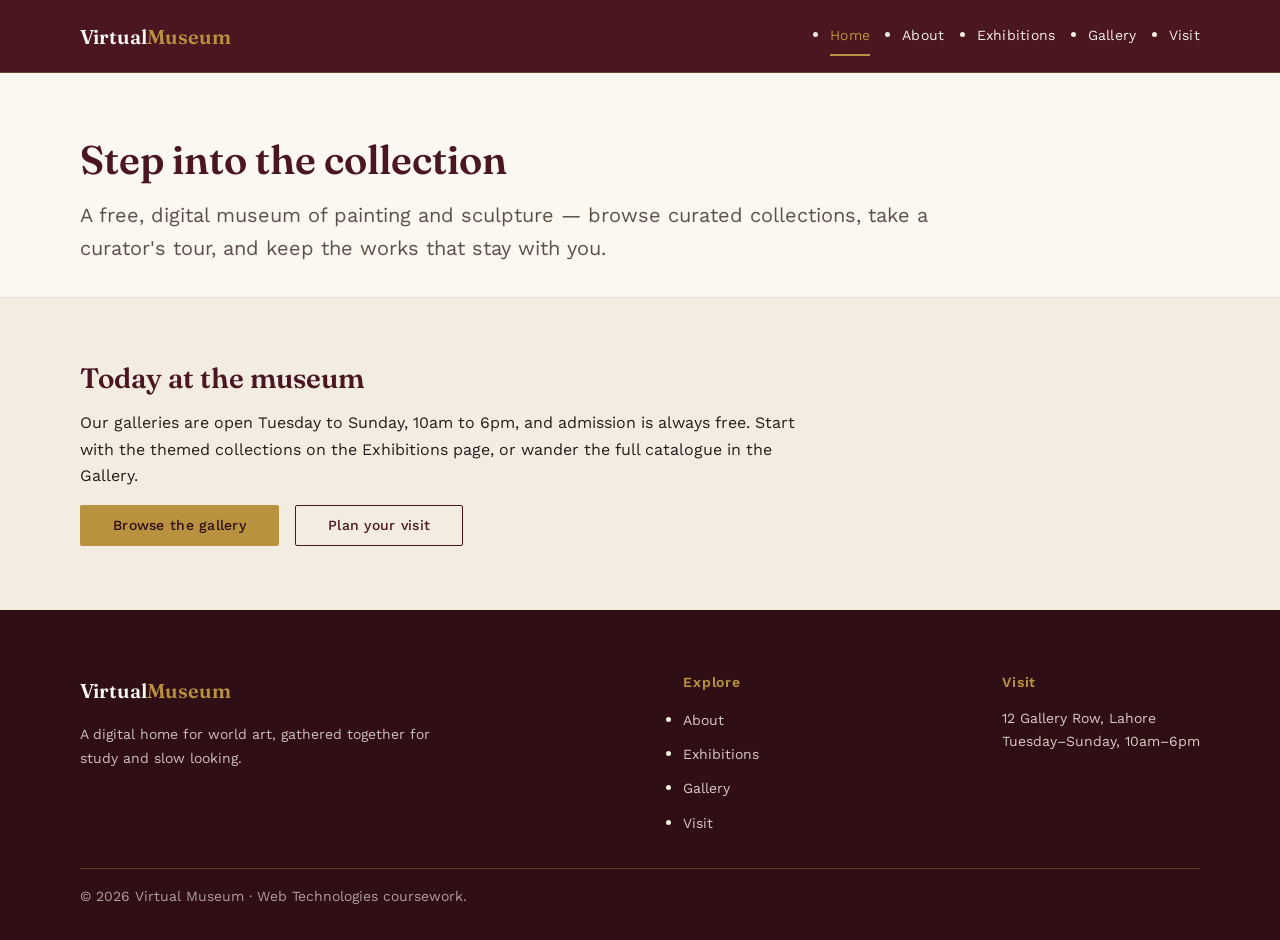
==== index.html @ e1af06bc "feat: implement responsive navigation and base site layout" ====
﻿<!DOCTYPE html>
<html lang="en">
<head>
  <meta charset="UTF-8" />
  <meta name="viewport" content="width=device-width, initial-scale=1.0" />
  <title>Virtual Museum — Home</title>
  <meta
    name="description"
    content="A free digital museum of painting and sculpture. Browse curated collections, take a curator's tour, and save the works you love."
  />
  <link rel="preconnect" href="https://fonts.googleapis.com" />
  <link rel="preconnect" href="https://fonts.gstatic.com" crossorigin />
  <link
    href="https://fonts.googleapis.com/css2?family=Fraunces:opsz,wght@9..144,400;9..144,600;9..144,700&family=Work+Sans:wght@400;500;600&display=swap"
    rel="stylesheet"
  />
  <link rel="stylesheet" href="css/style.css" />
  <link rel="stylesheet" href="css/responsive.css" />
</head>
<body>
  <!-- Shared header / navigation (Feature 1). Reused verbatim on every page. -->
  <header class="site-header">
    <div class="container header-inner">
      <a class="logo" href="index.html">Virtual<span>Museum</span></a>

      <button
        class="nav-toggle"
        type="button"
        aria-label="Toggle navigation menu"
        aria-expanded="false"
        aria-controls="primary-nav"
      >
        <span class="nav-toggle-bar"></span>
        <span class="nav-toggle-bar"></span>
        <span class="nav-toggle-bar"></span>
      </button>

      <nav class="site-nav" aria-label="Primary">
        <ul class="nav-menu" id="primary-nav">
          <li><a href="index.html" class="is-active" aria-current="page">Home</a></li>
          <li><a href="about.html">About</a></li>
          <li><a href="exhibitions.html">Exhibitions</a></li>
          <li><a href="gallery.html">Gallery</a></li>
          <li><a href="visit.html">Visit</a></li>
        </ul>
      </nav>
    </div>
  </header>
  <div class="nav-overlay" aria-hidden="true"></div>

  <main>
    <section class="page-intro">
      <div class="container">
        <h1>Step into the collection</h1>
        <p class="lead">
          A free, digital museum of painting and sculpture — browse curated
          collections, take a curator's tour, and keep the works that stay with you.
        </p>
      </div>
    </section>

    <section class="section">
      <div class="container">
        <h2>Today at the museum</h2>
        <p>
          Our galleries are open Tuesday to Sunday, 10am to 6pm, and admission is
          always free. Start with the themed collections on the Exhibitions page, or
          wander the full catalogue in the Gallery.
        </p>
        <div class="button-row">
          <a class="btn btn--primary" href="gallery.html">Browse the gallery</a>
          <a class="btn btn--secondary" href="visit.html">Plan your visit</a>
        </div>
      </div>
    </section>
  </main>

  <!-- Shared footer. Reused verbatim on every page. -->
  <footer class="site-footer">
    <div class="container footer-inner">
      <div class="footer-brand">
        <a class="logo" href="index.html">Virtual<span>Museum</span></a>
        <p>
          A digital home for world art, gathered together for study and slow looking.
        </p>
      </div>

      <nav class="footer-nav" aria-label="Footer">
        <h2 class="footer-title">Explore</h2>
        <ul>
          <li><a href="about.html">About</a></li>
          <li><a href="exhibitions.html">Exhibitions</a></li>
          <li><a href="gallery.html">Gallery</a></li>
          <li><a href="visit.html">Visit</a></li>
        </ul>
      </nav>

      <div class="footer-visit">
        <h2 class="footer-title">Visit</h2>
        <address>
          12 Gallery Row, Lahore<br />
          Tuesday–Sunday, 10am–6pm
        </address>
      </div>
    </div>

    <div class="container footer-bottom">
      <p>© 2026 Virtual Museum · Web Technologies coursework.</p>
    </div>
  </footer>

  <script src="js/nav.js"></script>
</body>
</html>
---- css/style.css ----
/* ==========================================================================
   Virtual Museum — Global Stylesheet
   Design system + shared components (header/nav, footer, typography, buttons).
   Built once and reused on every page (plan §4.7).
   Feature 1 — Responsive Navigation lives in the "Header / Navigation" block.
   ========================================================================== */

/* --------------------------------------------------------------------------
   1. Design tokens  (plan §4.1–4.3 — defined once, reused everywhere)
   -------------------------------------------------------------------------- */
:root {
  /* Colour palette */
  --color-maroon: #4a1620;        /* primary brand — header/footer, key headings */
  --color-maroon-deep: #2f0e15;   /* hover/active states, deepest shadows */
  --color-gold: #b8923f;          /* accent only — buttons, active links, dividers */
  --color-cream: #f3ede1;         /* page background */
  --color-ivory: #fbf8f2;         /* card/panel background */
  --color-ink: #241d1a;           /* body text */
  --color-ink-soft: #5c5147;      /* secondary/meta text */

  /* Type scale — 14 / 16 / 20 / 28 / 40 / 64 */
  --fs-sm: 0.875rem;   /* 14px */
  --fs-body: 1rem;     /* 16px */
  --fs-h3: 1.25rem;    /* 20px */
  --fs-h2: 1.75rem;    /* 28px */
  --fs-h1: 2.5rem;     /* 40px */
  --fs-hero: 4rem;     /* 64px */

  /* Spacing scale */
  --space-xs: 0.25rem; /* 4px  */
  --space-sm: 0.5rem;  /* 8px  */
  --space-md: 1rem;    /* 16px */
  --space-lg: 2rem;    /* 32px */
  --space-xl: 4rem;    /* 64px */

  /* Typefaces */
  --font-display: "Fraunces", Georgia, "Times New Roman", serif;
  --font-body: "Work Sans", system-ui, -apple-system, Segoe UI, sans-serif;

  /* Shared measures */
  --header-height: 4.5rem;
  --transition: 220ms ease;
}

/* --------------------------------------------------------------------------
   2. Reset & base
   -------------------------------------------------------------------------- */
*,
*::before,
*::after {
  box-sizing: border-box;
}

html {
  -webkit-text-size-adjust: 100%;
  scroll-behavior: smooth;
}

body {
  margin: 0;
  font-family: var(--font-body);
  font-size: var(--fs-body);
  line-height: 1.65;
  color: var(--color-ink);
  background-color: var(--color-cream);
}

img {
  display: block;
  max-width: 100%;
  height: auto;
}

a {
  color: inherit;
  text-decoration: none;
}

button {
  font: inherit;
  color: inherit;
}

ul,
ol {
  margin: 0;
  padding: 0;
}

address {
  font-style: normal;
}

/* Visible keyboard focus on every interactive element (plan §4.8) */
:focus-visible {
  outline: 2px solid var(--color-gold);
  outline-offset: 3px;
  border-radius: 2px;
}

/* --------------------------------------------------------------------------
   3. Typography helpers
   -------------------------------------------------------------------------- */
h1,
h2,
h3 {
  margin: 0 0 var(--space-md);
  font-family: var(--font-display);
  font-weight: 600;
  line-height: 1.15;
  color: var(--color-maroon);
}

h1 { font-size: var(--fs-h1); }
h2 { font-size: var(--fs-h2); }
h3 { font-size: var(--fs-h3); }

p {
  margin: 0 0 var(--space-md);
  max-width: 72ch;
}

.lead {
  font-size: var(--fs-h3);
  color: var(--color-ink-soft);
}

/* --------------------------------------------------------------------------
   4. Layout helpers
   -------------------------------------------------------------------------- */
.container {
  width: min(1120px, 92%);
  margin-inline: auto;
}

.section {
  padding-block: var(--space-xl);
}

/* --------------------------------------------------------------------------
   5. Header / Navigation  —  FEATURE 1 (Responsive Navigation)
   Desktop layout below; the collapse-to-hamburger behaviour under 768px
   lives in css/responsive.css.
   -------------------------------------------------------------------------- */
.site-header {
  position: sticky;
  top: 0;
  z-index: 100;
  background-color: var(--color-maroon);
  color: var(--color-cream);
  border-bottom: 1px solid rgba(184, 146, 63, 0.35);
}

.header-inner {
  display: flex;
  align-items: center;
  justify-content: space-between;
  gap: var(--space-lg);
  min-height: var(--header-height);
}

.logo {
  font-family: var(--font-display);
  font-size: var(--fs-h3);
  font-weight: 600;
  color: var(--color-ivory);
  white-space: nowrap;
}

.logo span {
  color: var(--color-gold);
}

.site-nav {
  margin-left: auto;
}

.nav-menu {
  display: flex;
  align-items: center;
  gap: var(--space-lg);
}

.nav-menu a {
  position: relative;
  display: inline-block;
  padding-block: var(--space-sm);
  font-size: var(--fs-sm);
  letter-spacing: 0.02em;
}

/* Gold underline on hover / for the current page */
.nav-menu a::after {
  content: "";
  position: absolute;
  left: 0;
  bottom: 0;
  width: 0;
  height: 2px;
  background-color: var(--color-gold);
  transition: width var(--transition);
}

.nav-menu a:hover::after,
.nav-menu a.is-active::after {
  width: 100%;
}

.nav-menu a.is-active {
  color: var(--color-gold);
}

/* Hamburger button — hidden on desktop, revealed under 768px (responsive.css) */
.nav-toggle {
  display: none;
  flex-direction: column;
  align-items: center;
  justify-content: center;
  gap: 5px;
  width: 44px;
  height: 44px;
  padding: 0;
  background-color: transparent;
  border: 1px solid rgba(184, 146, 63, 0.5);
  border-radius: 2px;
  color: var(--color-ivory);
  cursor: pointer;
}

.nav-toggle-bar {
  display: block;
  width: 22px;
  height: 2px;
  background-color: currentColor;
  transition: transform var(--transition), opacity var(--transition);
}

/* Morph the hamburger into a close (x) when the menu is open */
.nav-toggle.open .nav-toggle-bar:nth-child(1) {
  transform: translateY(7px) rotate(45deg);
}

.nav-toggle.open .nav-toggle-bar:nth-child(2) {
  opacity: 0;
}

.nav-toggle.open .nav-toggle-bar:nth-child(3) {
  transform: translateY(-7px) rotate(-45deg);
}

/* Dim overlay behind the off-canvas menu (mobile only) */
.nav-overlay {
  position: fixed;
  inset: 0;
  z-index: 90;
  background-color: rgba(47, 14, 21, 0.55);
  opacity: 0;
  visibility: hidden;
  transition: opacity var(--transition), visibility var(--transition);
}

.nav-overlay.open {
  opacity: 1;
  visibility: visible;
}

/* Lock background scroll while the mobile menu is open */
body.nav-open {
  overflow: hidden;
}

/* --------------------------------------------------------------------------
   6. Buttons (plan §4.6 — exactly two variants site-wide)
   -------------------------------------------------------------------------- */
.btn {
  display: inline-flex;
  align-items: center;
  justify-content: center;
  gap: var(--space-sm);
  padding: var(--space-sm) var(--space-lg);
  font-size: var(--fs-sm);
  font-weight: 500;
  letter-spacing: 0.02em;
  border: 1px solid transparent;
  border-radius: 2px;
  cursor: pointer;
  transition: background-color var(--transition), color var(--transition),
    border-color var(--transition);
}

.btn--primary {
  background-color: var(--color-gold);
  color: var(--color-maroon-deep);
}

.btn--primary:hover {
  background-color: #a37e2f;
}

.btn--secondary {
  background-color: transparent;
  border-color: var(--color-maroon);
  color: var(--color-maroon);
}

.btn--secondary:hover {
  background-color: var(--color-maroon);
  color: var(--color-ivory);
}

/* Horizontal group of buttons (Flexbox row) */
.button-row {
  display: flex;
  flex-wrap: wrap;
  gap: var(--space-md);
}

/* --------------------------------------------------------------------------
   7. Page intro (shared heading banner used by every page shell)
   -------------------------------------------------------------------------- */
.page-intro {
  padding-block: var(--space-xl) var(--space-lg);
  background-color: var(--color-ivory);
  border-bottom: 1px solid rgba(74, 22, 32, 0.12);
}

.page-intro .lead {
  margin-bottom: 0;
}

/* --------------------------------------------------------------------------
   8. Footer (shared on every page)
   -------------------------------------------------------------------------- */
.site-footer {
  background-color: var(--color-maroon-deep);
  color: var(--color-cream);
  padding-block: var(--space-xl) var(--space-lg);
}

.footer-inner {
  display: flex;
  flex-wrap: wrap;
  justify-content: space-between;
  gap: var(--space-xl);
}

.footer-brand {
  flex: 1 1 260px;
  max-width: 360px;
}

.footer-brand .logo {
  display: inline-block;
  margin-bottom: var(--space-md);
}

.footer-brand p {
  font-size: var(--fs-sm);
  color: rgba(243, 237, 225, 0.8);
}

.footer-nav,
.footer-visit {
  flex: 0 1 auto;
}

.footer-title {
  margin-bottom: var(--space-md);
  font-family: var(--font-body);
  font-size: var(--fs-sm);
  font-weight: 600;
  letter-spacing: 0.06em;
  color: var(--color-gold);
}

.footer-nav ul {
  display: flex;
  flex-direction: column;
  gap: var(--space-sm);
}

.footer-nav a,
.footer-visit a {
  font-size: var(--fs-sm);
  color: rgba(243, 237, 225, 0.85);
}

.footer-nav a:hover,
.footer-visit a:hover {
  color: var(--color-gold);
}

.footer-visit address {
  font-size: var(--fs-sm);
  color: rgba(243, 237, 225, 0.85);
}

.footer-bottom {
  margin-top: var(--space-lg);
  padding-top: var(--space-md);
  border-top: 1px solid rgba(184, 146, 63, 0.35);
}

.footer-bottom p {
  margin: 0;
  font-size: var(--fs-sm);
  color: rgba(243, 237, 225, 0.65);
}

/* --------------------------------------------------------------------------
   9. Motion preferences (plan §4.5)
   -------------------------------------------------------------------------- */
@media (prefers-reduced-motion: reduce) {
  html {
    scroll-behavior: auto;
  }

  *,
  *::before,
  *::after {
    transition-duration: 0.01ms !important;
    animation-duration: 0.01ms !important;
    animation-iteration-count: 1 !important;
  }
}
---- css/responsive.css ----
/* ==========================================================================
   Virtual Museum — Responsive stylesheet
   Media queries for tablet (<=768px) and mobile (<=480px) per plan §3 / §4.3.
   Loaded after style.css on every page.
   Feature 1 — Responsive Navigation: below 768px the nav <ul> becomes an
   off-canvas panel and the hamburger (.nav-toggle) is revealed.
   ========================================================================== */

/* --------------------------------------------------------------------------
   Tablet & below — 768px
   -------------------------------------------------------------------------- */
@media (max-width: 768px) {

  /* Reveal the hamburger control and pin it to the right edge.
     .site-nav is only a wrapper here (its <ul> is out of flow), so drop its
     desktop auto-margin to stop the two auto-margins splitting the free space. */
  .nav-toggle {
    display: inline-flex;
    margin-left: auto;
  }

  .site-nav {
    margin-left: 0;
  }

  /* Collapse the horizontal nav list into an off-canvas panel that slides
     in from the right. The .open class is toggled by js/nav.js. */
  .nav-menu {
    position: fixed;
    top: 0;
    right: 0;
    z-index: 95;
    flex-direction: column;
    align-items: flex-start;
    justify-content: flex-start;
    gap: var(--space-md);
    width: min(78vw, 20rem);
    height: 100vh;
    height: 100dvh;
    padding: calc(var(--header-height) + var(--space-lg)) var(--space-lg)
      var(--space-lg);
    background-color: var(--color-maroon-deep);
    box-shadow: -8px 0 28px rgba(0, 0, 0, 0.35);
    overflow-y: auto;
    transform: translateX(100%);
    transition: transform var(--transition);
  }

  .nav-menu.open {
    transform: translateX(0);
  }

  .nav-menu a {
    display: block;
    font-size: var(--fs-h3);
    padding-block: var(--space-sm);
  }

  /* The underline effect reads poorly on the tall stacked links */
  .nav-menu a::after {
    display: none;
  }

  .nav-menu a.is-active {
    color: var(--color-gold);
  }

  /* Footer stacks its columns and tightens the gap */
  .footer-inner {
    gap: var(--space-lg);
  }
}

/* --------------------------------------------------------------------------
   Mobile — 480px
   -------------------------------------------------------------------------- */
@media (max-width: 480px) {

  /* Step the display type down so headings do not overflow */
  :root {
    --fs-hero: 2.5rem;
    --fs-h1: 2rem;
    --fs-h2: 1.5rem;
    --fs-h3: 1.125rem;
  }

  .section {
    padding-block: var(--space-lg);
  }

  .page-intro {
    padding-block: var(--space-lg) var(--space-md);
  }

  /* Give the off-canvas panel more of the small screen */
  .nav-menu {
    width: 88vw;
  }

  .footer-brand {
    flex-basis: 100%;
  }
}
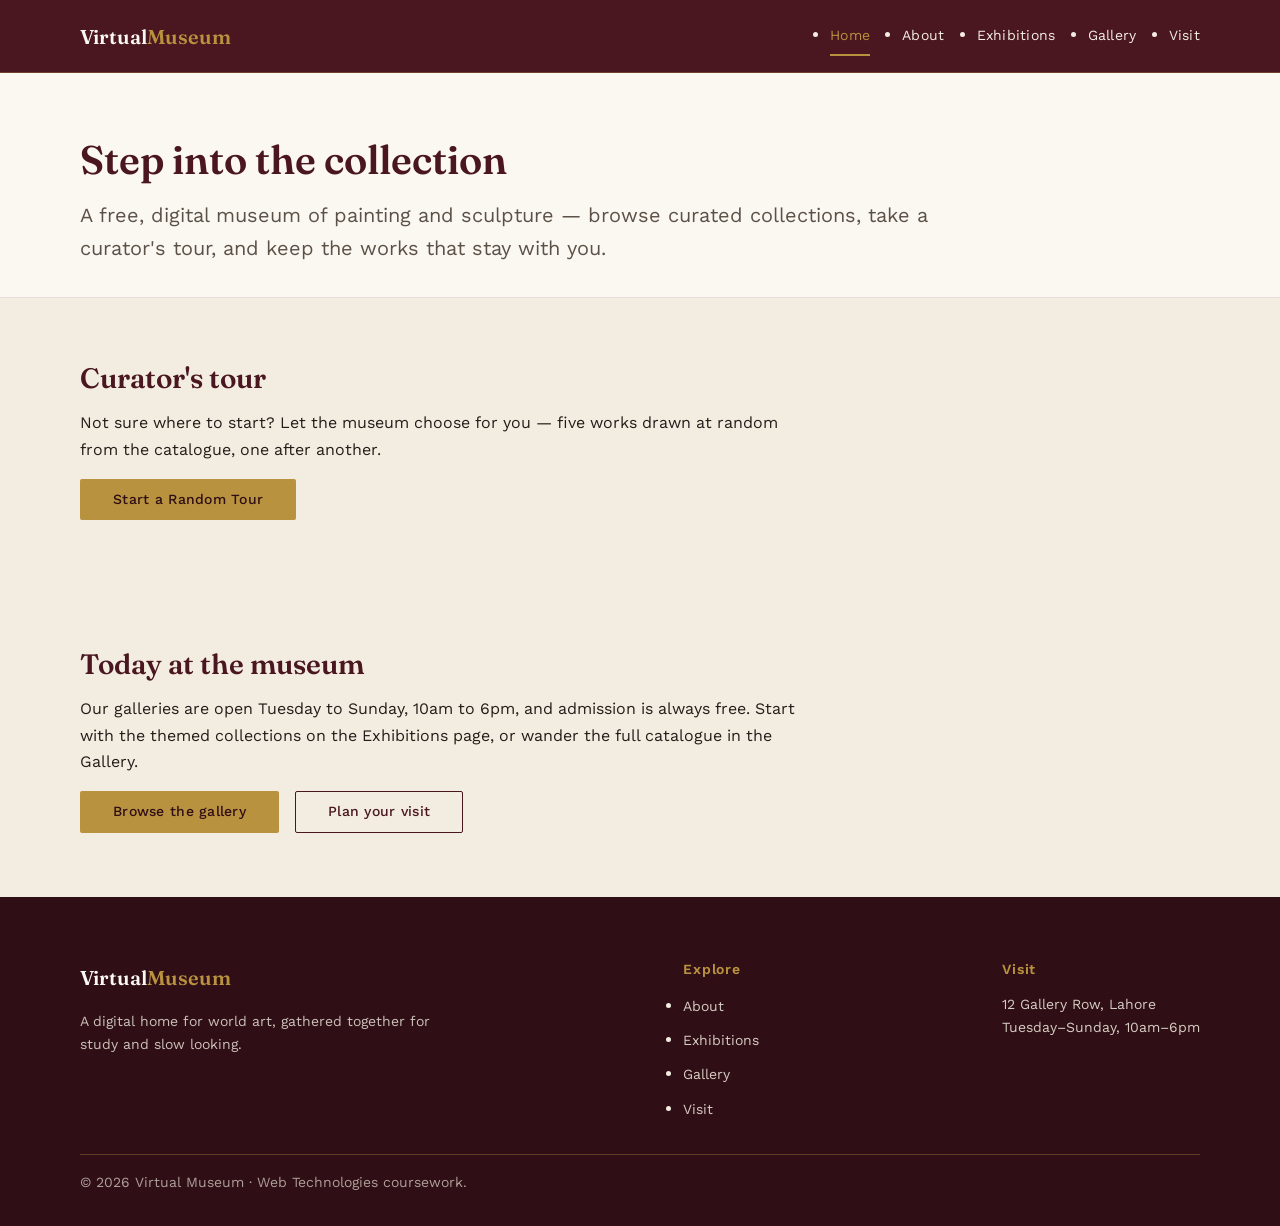
==== commit 66061a2b: "feat(tour): implement curator's random tour generator" ====
--- a/index.html
+++ b/index.html
@@ -59,6 +59,47 @@
       </div>
     </section>
 
+    <!-- FEATURE 2 — Curator's Random Tour Generator (driven by js/tour.js) -->
+    <section class="section" id="tour">
+      <div class="container">
+        <h2>Curator's tour</h2>
+        <p>
+          Not sure where to start? Let the museum choose for you — five works drawn
+          at random from the catalogue, one after another.
+        </p>
+        <button class="btn btn--primary" type="button" id="tour-start">
+          Start a Random Tour
+        </button>
+
+        <!-- Hidden until the start button adds the .open class (js/tour.js) -->
+        <div class="tour-panel" id="tour-panel">
+          <p class="tour-counter" id="tour-counter" aria-live="polite">1 of 5</p>
+
+          <article class="tour-artwork">
+            <!-- transparent 1x1 placeholder (no extra request); js/tour.js sets
+                 the real src + alt before the panel is revealed -->
+            <img
+              class="tour-image"
+              id="tour-image"
+              src="[data-uri]"
+              alt=""
+            />
+            <div class="tour-details">
+              <h3 class="tour-title" id="tour-title"></h3>
+              <p class="tour-meta" id="tour-meta"></p>
+              <p class="tour-desc" id="tour-desc"></p>
+            </div>
+          </article>
+
+          <div class="tour-controls">
+            <button class="btn btn--secondary" type="button" id="tour-prev">Previous</button>
+            <button class="btn btn--primary" type="button" id="tour-next">Next</button>
+            <button class="btn btn--secondary" type="button" id="tour-close">Close</button>
+          </div>
+        </div>
+      </div>
+    </section>
+
     <section class="section">
       <div class="container">
         <h2>Today at the museum</h2>
@@ -109,6 +150,8 @@
     </div>
   </footer>
 
+  <script src="js/data.js"></script>
+  <script src="js/tour.js"></script>
   <script src="js/nav.js"></script>
 </body>
 </html>
--- a/css/style.css
+++ b/css/style.css
@@ -135,6 +135,11 @@
 
 .section {
   padding-block: var(--space-xl);
+}
+
+/* Utility: hide an element from JS by class (e.g. the tour's start button) */
+.is-hidden {
+  display: none;
 }
 
 /* --------------------------------------------------------------------------
@@ -308,6 +313,13 @@
   color: var(--color-ivory);
 }
 
+/* Disabled state (e.g. "Previous" on the first step of the tour) */
+.btn:disabled {
+  opacity: 0.45;
+  cursor: not-allowed;
+  pointer-events: none;
+}
+
 /* Horizontal group of buttons (Flexbox row) */
 .button-row {
   display: flex;
@@ -408,7 +420,63 @@
 }
 
 /* --------------------------------------------------------------------------
-   9. Motion preferences (plan §4.5)
+   9. Curator's random tour  —  FEATURE 2
+   -------------------------------------------------------------------------- */
+.tour-panel {
+  display: none;
+  margin-top: var(--space-lg);
+  padding: var(--space-lg);
+  background-color: var(--color-ivory);
+  border: 1px solid rgba(74, 22, 32, 0.14);
+  border-left: 4px solid var(--color-gold);
+}
+
+/* Revealed by js/tour.js toggling .open on the panel */
+.tour-panel.open {
+  display: block;
+}
+
+.tour-counter {
+  margin-bottom: var(--space-md);
+  font-size: var(--fs-sm);
+  font-weight: 600;
+  letter-spacing: 0.04em;
+  color: var(--color-maroon);
+}
+
+.tour-artwork {
+  display: grid;
+  grid-template-columns: minmax(0, 1fr) minmax(0, 1.15fr);
+  gap: var(--space-lg);
+  align-items: start;
+}
+
+.tour-image {
+  width: 100%;
+  max-height: 30rem;
+  object-fit: contain;
+  background-color: var(--color-cream);
+}
+
+.tour-title {
+  margin-bottom: var(--space-xs);
+}
+
+.tour-meta {
+  margin-bottom: var(--space-md);
+  font-size: var(--fs-sm);
+  color: var(--color-ink-soft);
+}
+
+.tour-controls {
+  display: flex;
+  flex-wrap: wrap;
+  gap: var(--space-md);
+  margin-top: var(--space-lg);
+}
+
+/* --------------------------------------------------------------------------
+   10. Motion preferences (plan §4.5)
    -------------------------------------------------------------------------- */
 @media (prefers-reduced-motion: reduce) {
   html {
--- a/css/responsive.css
+++ b/css/responsive.css
@@ -69,6 +69,11 @@
   .footer-inner {
     gap: var(--space-lg);
   }
+
+  /* Curator's tour: image stacks above the caption instead of beside it */
+  .tour-artwork {
+    grid-template-columns: 1fr;
+  }
 }
 
 /* --------------------------------------------------------------------------
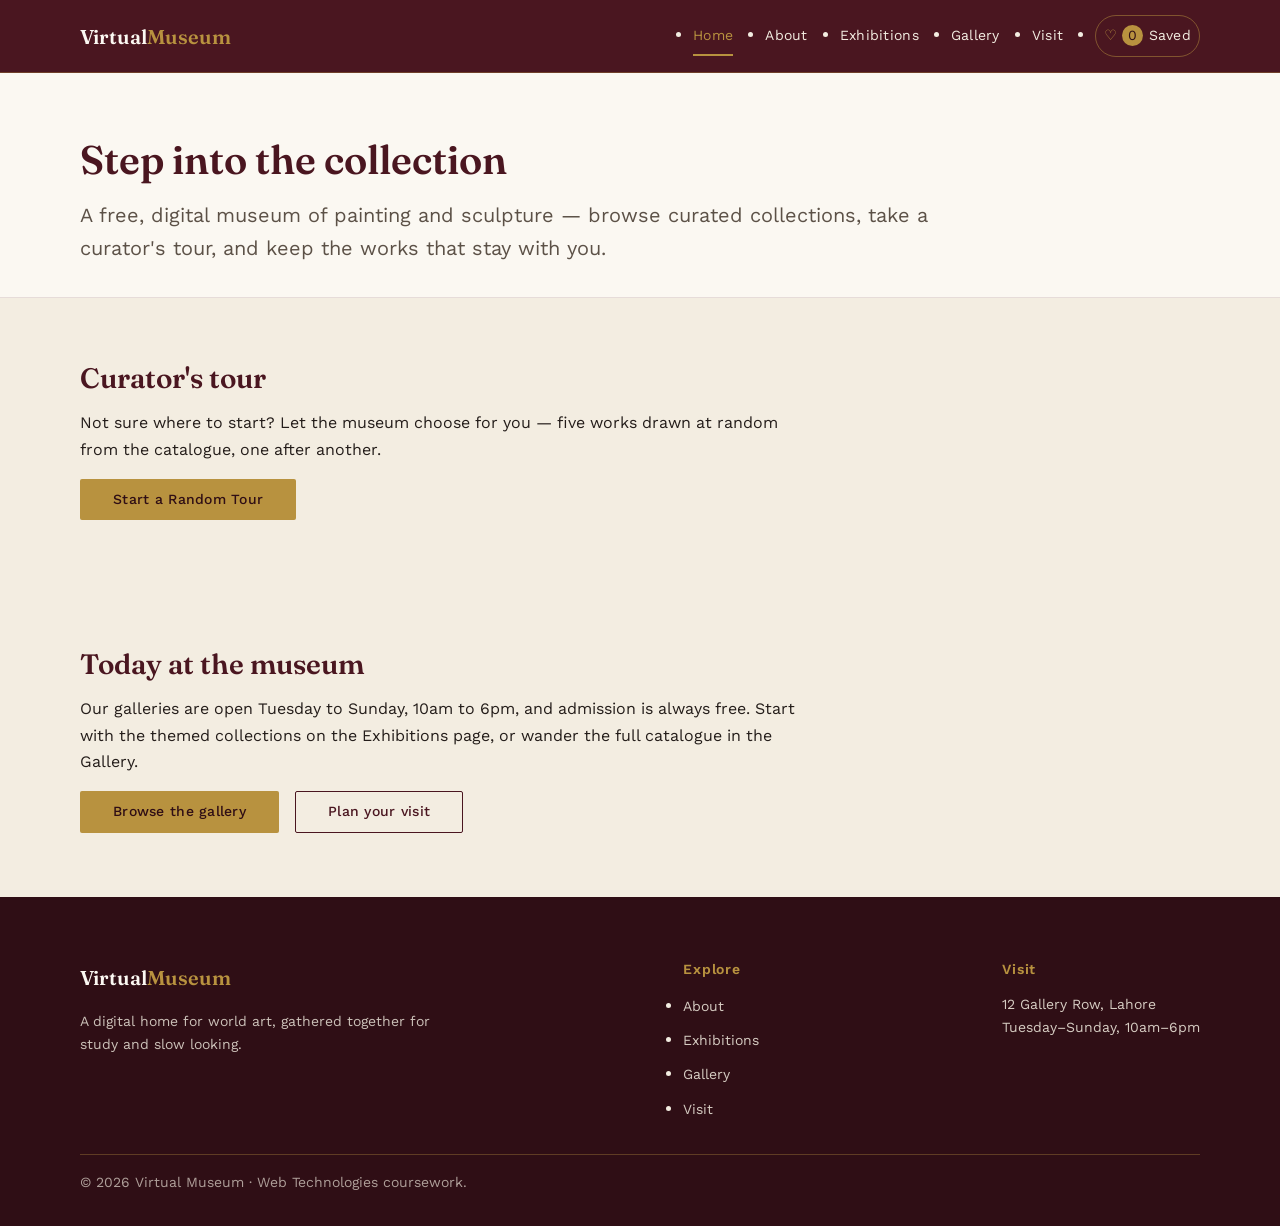
==== commit 128cc8ea: "feat(favorites): implement localStorage favorites and header badge counter" ====
--- a/index.html
+++ b/index.html
@@ -42,6 +42,13 @@
           <li><a href="exhibitions.html">Exhibitions</a></li>
           <li><a href="gallery.html">Gallery</a></li>
           <li><a href="visit.html">Visit</a></li>
+          <li>
+            <a class="nav-fav" href="gallery.html" title="Open My Collection">
+              <span class="fav-heart" aria-hidden="true">♡</span>
+              <span class="fav-count" id="fav-count">0</span>
+              <span class="nav-fav-label">Saved</span>
+            </a>
+          </li>
         </ul>
       </nav>
     </div>
@@ -152,6 +159,7 @@
 
   <script src="js/data.js"></script>
   <script src="js/tour.js"></script>
+  <script src="js/favorites.js"></script>
   <script src="js/nav.js"></script>
 </body>
 </html>
--- a/css/style.css
+++ b/css/style.css
@@ -476,7 +476,182 @@
 }
 
 /* --------------------------------------------------------------------------
-   10. Motion preferences (plan §4.5)
+   10. Gallery grid & artwork cards  —  FEATURE 3
+   -------------------------------------------------------------------------- */
+.gallery-grid {
+  display: grid;
+  grid-template-columns: repeat(auto-fill, minmax(240px, 1fr));
+  gap: var(--space-lg);
+  margin-top: var(--space-lg);
+}
+
+.art-card {
+  display: flex;
+  flex-direction: column;
+  background-color: var(--color-ivory);
+  border: 1px solid rgba(74, 22, 32, 0.14);
+  border-radius: 2px;
+}
+
+.art-thumb {
+  position: relative;
+  overflow: hidden;
+}
+
+.art-thumb img {
+  width: 100%;
+  aspect-ratio: 4 / 3;
+  object-fit: contain;
+  background-color: var(--color-cream);
+}
+
+.art-title {
+  margin-bottom: var(--space-xs);
+}
+
+.art-meta {
+  margin-bottom: var(--space-xs);
+  font-size: var(--fs-sm);
+  color: var(--color-ink-soft);
+}
+
+.art-era {
+  margin: 0;
+  font-size: var(--fs-sm);
+  color: var(--color-ink-soft);
+}
+
+/* Favorite toggle — overlaid on the top-right of the image */
+.fav-btn {
+  position: absolute;
+  top: var(--space-sm);
+  right: var(--space-sm);
+  z-index: 5;
+  display: inline-flex;
+  align-items: center;
+  gap: var(--space-xs);
+  padding: var(--space-xs) var(--space-sm);
+  font-size: var(--fs-sm);
+  font-weight: 500;
+  border: 1px solid var(--color-gold);
+  border-radius: 999px;
+  background-color: var(--color-ivory);
+  color: var(--color-ink);
+  cursor: pointer;
+  transition: background-color var(--transition), color var(--transition),
+    border-color var(--transition);
+}
+
+.fav-btn .fav-heart {
+  color: var(--color-gold);
+}
+
+/* Saved state mirrors the button's aria-pressed ("true" = in My Collection) */
+.fav-btn[aria-pressed="true"] {
+  background-color: var(--color-gold);
+  border-color: var(--color-gold);
+  color: var(--color-ivory);
+}
+
+/* --------------------------------------------------------------------------
+   11. Favorites / "My Collection"  —  FEATURE 3
+   -------------------------------------------------------------------------- */
+/* Shared header counter pill (present in the nav on every page) */
+.nav-fav {
+  display: inline-flex;
+  align-items: center;
+  gap: var(--space-xs);
+  padding: var(--space-xs) var(--space-sm);
+  border: 1px solid rgba(184, 146, 63, 0.5);
+  border-radius: 999px;
+  font-size: var(--fs-sm);
+}
+
+/* The standard nav underline effect does not suit the counter pill */
+.nav-menu a.nav-fav::after {
+  display: none;
+}
+
+.nav-fav .fav-heart {
+  color: var(--color-gold);
+}
+
+.nav-fav .fav-count {
+  display: inline-grid;
+  place-items: center;
+  min-width: 1.5em;
+  height: 1.5em;
+  border-radius: 50%;
+  background-color: var(--color-gold);
+  color: var(--color-maroon-deep);
+  font-size: var(--fs-sm);
+  line-height: 1;
+}
+
+.nav-fav .nav-fav-label {
+  font-size: var(--fs-sm);
+}
+
+/* "My Collection" panel — hidden until .open is toggled by js/favorites.js */
+.my-collection-panel {
+  display: none;
+  margin-top: var(--space-lg);
+  padding: var(--space-lg);
+  background-color: var(--color-ivory);
+  border: 1px solid rgba(74, 22, 32, 0.14);
+  border-left: 4px solid var(--color-gold);
+}
+
+.my-collection-panel.open {
+  display: block;
+}
+
+.my-collection-list {
+  list-style: none;
+  margin: 0 0 var(--space-lg);
+  padding: 0;
+  display: flex;
+  flex-wrap: wrap;
+  gap: var(--space-md);
+}
+
+.my-collection-item {
+  display: flex;
+  align-items: center;
+  gap: var(--space-sm);
+}
+
+.my-collection-thumb {
+  width: 3.5rem;
+  height: 3.5rem;
+  object-fit: contain;
+  background-color: var(--color-cream);
+}
+
+.my-collection-info {
+  display: flex;
+  flex-direction: column;
+}
+
+.my-collection-title {
+  font-size: var(--fs-sm);
+  font-weight: 600;
+  color: var(--color-maroon);
+}
+
+.my-collection-meta {
+  font-size: var(--fs-sm);
+  color: var(--color-ink-soft);
+}
+
+.my-collection-empty {
+  font-size: var(--fs-sm);
+  color: var(--color-ink-soft);
+  font-style: italic;
+}
+
+/* --------------------------------------------------------------------------
+   12. Motion preferences (plan §4.5)
    -------------------------------------------------------------------------- */
 @media (prefers-reduced-motion: reduce) {
   html {
--- a/css/responsive.css
+++ b/css/responsive.css
@@ -74,6 +74,12 @@
   .tour-artwork {
     grid-template-columns: 1fr;
   }
+
+  /* Gallery: tighten to two columns on tablets */
+  .gallery-grid {
+    grid-template-columns: repeat(auto-fill, minmax(200px, 1fr));
+    gap: var(--space-md);
+  }
 }
 
 /* --------------------------------------------------------------------------
@@ -105,4 +111,9 @@
   .footer-brand {
     flex-basis: 100%;
   }
+
+  /* Gallery: single column on the narrowest screens */
+  .gallery-grid {
+    grid-template-columns: 1fr;
+  }
 }
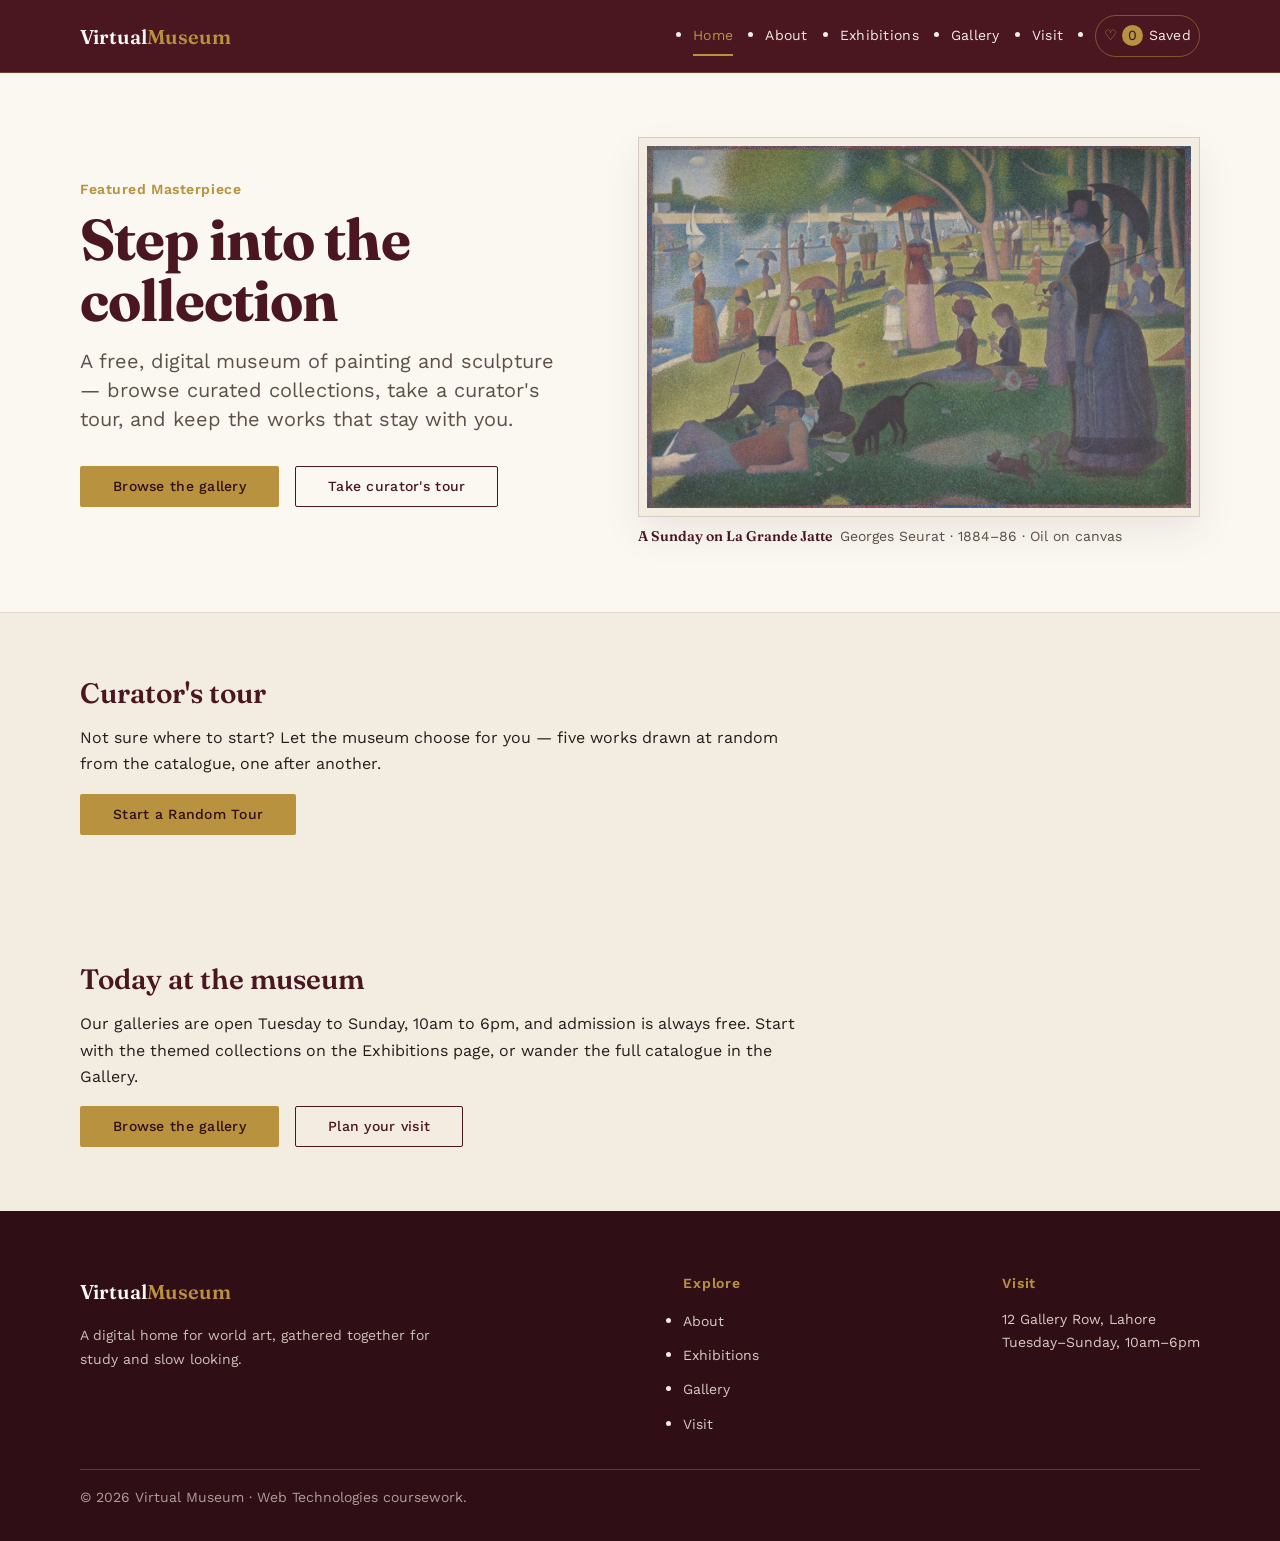
==== commit bd791dd1: "Updated the UI and timings display on contact form" ====
--- a/index.html
+++ b/index.html
@@ -1,4 +1,4 @@
-﻿<!DOCTYPE html>
+<!DOCTYPE html>
 <html lang="en">
 <head>
   <meta charset="UTF-8" />
@@ -43,7 +43,7 @@
           <li><a href="gallery.html">Gallery</a></li>
           <li><a href="visit.html">Visit</a></li>
           <li>
-            <a class="nav-fav" href="gallery.html" title="Open My Collection">
+            <a class="nav-fav" href="gallery.html#saved" title="Open My Collection">
               <span class="fav-heart" aria-hidden="true">♡</span>
               <span class="fav-count" id="fav-count">0</span>
               <span class="nav-fav-label">Saved</span>
@@ -56,13 +56,36 @@
   <div class="nav-overlay" aria-hidden="true"></div>
 
   <main>
-    <section class="page-intro">
-      <div class="container">
-        <h1>Step into the collection</h1>
-        <p class="lead">
-          A free, digital museum of painting and sculpture — browse curated
-          collections, take a curator's tour, and keep the works that stay with you.
-        </p>
+    <!-- Deliberate moment §4.4: Home hero with real featured masterpiece artwork -->
+    <section class="hero hero--home" aria-label="Featured exhibition">
+      <div class="container hero-inner">
+        <div class="hero-content">
+          <p class="hero-tag">Featured Masterpiece</p>
+          <h1 class="hero-title">Step into the collection</h1>
+          <p class="hero-lead">
+            A free, digital museum of painting and sculpture — browse curated
+            collections, take a curator's tour, and keep the works that stay with you.
+          </p>
+          <div class="button-row hero-actions">
+            <a class="btn btn--primary" href="gallery.html">Browse the gallery</a>
+            <a class="btn btn--secondary" href="#tour">Take curator's tour</a>
+          </div>
+        </div>
+        <figure class="hero-media">
+          <div class="hero-frame">
+            <img
+              class="hero-image"
+              src="images/artworks/impressionism-seurat-la-grande-jatte.jpg"
+              alt="A Sunday on La Grande Jatte — 1884 by Georges Seurat"
+              width="843"
+              height="561"
+            />
+          </div>
+          <figcaption class="hero-caption">
+            <strong class="hero-caption-title">A Sunday on La Grande Jatte</strong>
+            <span class="hero-caption-meta">Georges Seurat · 1884–86 · Oil on canvas</span>
+          </figcaption>
+        </figure>
       </div>
     </section>
 
--- a/css/style.css
+++ b/css/style.css
@@ -341,6 +341,456 @@
 }
 
 /* --------------------------------------------------------------------------
+   7b. Home Hero — Deliberate Moment §4.4
+   Asymmetric layout with featured artwork image, Fraunces at hero scale,
+   and orchestrated reveal animation (respecting prefers-reduced-motion).
+   -------------------------------------------------------------------------- */
+.hero--home {
+  position: relative;
+  background-color: var(--color-ivory);
+  border-bottom: 1px solid rgba(74, 22, 32, 0.14);
+  padding-block: clamp(2.5rem, 5vw, 4.5rem);
+  overflow: hidden;
+}
+
+.hero-inner {
+  display: grid;
+  grid-template-columns: minmax(0, 1.1fr) minmax(0, 1.25fr);
+  align-items: center;
+  gap: var(--space-xl);
+}
+
+.hero-content {
+  display: flex;
+  flex-direction: column;
+  align-items: flex-start;
+  max-width: 36rem;
+}
+
+.hero-tag {
+  display: inline-block;
+  margin-bottom: var(--space-sm);
+  font-size: var(--fs-sm);
+  font-weight: 600;
+  letter-spacing: 0.04em;
+  color: var(--color-gold);
+}
+
+.hero-title {
+  font-size: clamp(2.25rem, 4.5vw, var(--fs-hero));
+  font-weight: 700;
+  line-height: 1.06;
+  letter-spacing: -0.015em;
+  color: var(--color-maroon);
+  margin-bottom: var(--space-md);
+}
+
+.hero-lead {
+  font-size: var(--fs-h3);
+  line-height: 1.45;
+  color: var(--color-ink-soft);
+  margin-bottom: var(--space-lg);
+}
+
+.hero-actions {
+  display: flex;
+  flex-wrap: wrap;
+  gap: var(--space-md);
+}
+
+.hero-media {
+  margin: 0;
+  display: flex;
+  flex-direction: column;
+}
+
+.hero-frame {
+  position: relative;
+  border: 1px solid rgba(74, 22, 32, 0.16);
+  background-color: var(--color-cream);
+  padding: var(--space-sm);
+  box-shadow: 0 16px 36px rgba(47, 14, 21, 0.08);
+}
+
+.hero-image {
+  width: 100%;
+  aspect-ratio: 843 / 561;
+  object-fit: cover;
+  display: block;
+}
+
+.hero-caption {
+  margin-top: var(--space-sm);
+  display: flex;
+  flex-wrap: wrap;
+  align-items: baseline;
+  gap: var(--space-xs) var(--space-sm);
+  font-size: var(--fs-sm);
+}
+
+.hero-caption-title {
+  font-family: var(--font-display);
+  font-weight: 600;
+  color: var(--color-maroon);
+}
+
+.hero-caption-meta {
+  color: var(--color-ink-soft);
+}
+
+/* Orchestrated entrance reveal (plan §4.5) */
+@keyframes heroImageReveal {
+  from {
+    opacity: 0;
+    transform: scale(0.97);
+  }
+  to {
+    opacity: 1;
+    transform: scale(1);
+  }
+}
+
+@keyframes heroContentReveal {
+  from {
+    opacity: 0;
+    transform: translateY(18px);
+  }
+  to {
+    opacity: 1;
+    transform: translateY(0);
+  }
+}
+
+@media (prefers-reduced-motion: no-preference) {
+  .hero-frame {
+    animation: heroImageReveal 750ms cubic-bezier(0.2, 0.8, 0.2, 1) both;
+  }
+
+  .hero-content {
+    animation: heroContentReveal 650ms cubic-bezier(0.2, 0.8, 0.2, 1) 120ms both;
+  }
+}
+
+/* --------------------------------------------------------------------------
+   7c. About Pull-Quote Mission — Deliberate Moment §4.4
+   Typeset in large Fraunces, breaking the grid slightly to set an
+   architectural, catalogue-style presence.
+   -------------------------------------------------------------------------- */
+.section--mission {
+  padding-block: var(--space-xl) var(--space-lg);
+  border-bottom: 1px solid rgba(74, 22, 32, 0.1);
+}
+
+.mission-pullquote {
+  position: relative;
+  margin: 0;
+  padding-left: clamp(1.25rem, 3vw, 2.5rem);
+  border-left: 4px solid var(--color-gold);
+  max-width: 58rem;
+}
+
+.mission-text {
+  font-family: var(--font-display);
+  font-size: clamp(1.5rem, 2.8vw, 2.15rem);
+  font-style: italic;
+  font-weight: 400;
+  line-height: 1.32;
+  color: var(--color-maroon);
+  margin-bottom: var(--space-md);
+  max-width: none;
+}
+
+.mission-cite {
+  display: block;
+  font-family: var(--font-body);
+  font-size: var(--fs-sm);
+  font-style: normal;
+  font-weight: 500;
+  letter-spacing: 0.04em;
+  color: var(--color-ink-soft);
+}
+
+/* --------------------------------------------------------------------------
+   7d. Exhibitions Collection Cards — Deliberate Moment §4.4
+   Four distinct collection wings, each powered by a dominant era accent color:
+   Renaissance = deep maroon, Impressionism = soft blue, Modern = mustard,
+   Sculpture = stone grey.
+   -------------------------------------------------------------------------- */
+.section--collections {
+  background-color: var(--color-cream);
+}
+
+.section-header {
+  margin-bottom: var(--space-xl);
+}
+
+.section-subhead {
+  font-size: var(--fs-h3);
+  color: var(--color-ink-soft);
+  max-width: 50ch;
+}
+
+.exhibitions-grid {
+  display: grid;
+  grid-template-columns: repeat(auto-fit, minmax(280px, 1fr));
+  gap: var(--space-xl);
+}
+
+.exhibition-card {
+  display: flex;
+  flex-direction: column;
+  background-color: var(--color-ivory);
+  border: 1px solid rgba(74, 22, 32, 0.14);
+  border-top: 5px solid var(--era-accent);
+  border-radius: 2px;
+  overflow: hidden;
+  box-shadow: 0 8px 24px rgba(47, 14, 21, 0.05);
+  transition: transform var(--transition), box-shadow var(--transition);
+}
+
+.exhibition-card:hover {
+  transform: translateY(-3px);
+  box-shadow: 0 14px 32px rgba(47, 14, 21, 0.1);
+}
+
+/* Per-era dominant colors (plan §4.4) */
+.exhibition-card--renaissance {
+  --era-accent: #4a1620; /* deep maroon */
+}
+
+.exhibition-card--impressionism {
+  --era-accent: #2d5f73; /* soft blue */
+}
+
+.exhibition-card--modern {
+  --era-accent: #b37d14; /* mustard / ochre */
+}
+
+.exhibition-card--sculpture {
+  --era-accent: #545b62; /* stone grey */
+}
+
+.exhibition-card-media {
+  position: relative;
+  overflow: hidden;
+  background-color: var(--color-cream);
+}
+
+.exhibition-card-media img {
+  width: 100%;
+  aspect-ratio: 4 / 3;
+  object-fit: cover;
+  transition: transform 400ms ease;
+}
+
+.exhibition-card:hover .exhibition-card-media img {
+  transform: scale(1.03);
+}
+
+.exhibition-card-badge {
+  position: absolute;
+  bottom: var(--space-sm);
+  right: var(--space-sm);
+  background-color: rgba(36, 29, 26, 0.85);
+  color: var(--color-cream);
+  font-size: 0.75rem;
+  font-weight: 500;
+  padding: 2px 8px;
+  border-radius: 2px;
+  letter-spacing: 0.03em;
+}
+
+.exhibition-card-body {
+  display: flex;
+  flex-direction: column;
+  flex-grow: 1;
+  padding: var(--space-lg);
+}
+
+.exhibition-card-era {
+  font-size: var(--fs-sm);
+  font-weight: 600;
+  letter-spacing: 0.04em;
+  color: var(--era-accent);
+  margin-bottom: var(--space-xs);
+}
+
+.exhibition-card-title {
+  font-size: var(--fs-h3);
+  line-height: 1.2;
+  margin-bottom: var(--space-sm);
+  color: var(--color-maroon);
+}
+
+.exhibition-card-desc {
+  font-size: var(--fs-sm);
+  color: var(--color-ink);
+  margin-bottom: var(--space-md);
+  flex-grow: 1;
+}
+
+.exhibition-card-meta {
+  font-size: 0.8125rem;
+  color: var(--color-ink-soft);
+  margin-bottom: var(--space-lg);
+  padding-top: var(--space-sm);
+  border-top: 1px dashed rgba(74, 22, 32, 0.15);
+}
+
+.exhibition-card-action {
+  margin-top: auto;
+}
+
+.btn--collection {
+  width: 100%;
+  display: inline-flex;
+  align-items: center;
+  justify-content: center;
+  padding: var(--space-sm) var(--space-md);
+  font-size: var(--fs-sm);
+  font-weight: 500;
+  border: 1px solid var(--era-accent);
+  border-radius: 2px;
+  background-color: transparent;
+  color: var(--era-accent);
+  transition: background-color var(--transition), color var(--transition);
+}
+
+.btn--collection:hover {
+  background-color: var(--era-accent);
+  color: var(--color-ivory);
+}
+
+/* --------------------------------------------------------------------------
+   7e. Visit Status Line & Hours Table — Deliberate Moment §4.4 + Plan §2
+   Live visitor status line pinned near header, plus accessible hours table.
+   -------------------------------------------------------------------------- */
+.visit-status-badge {
+  display: inline-flex;
+  align-items: center;
+  flex-wrap: wrap;
+  gap: var(--space-xs) var(--space-sm);
+  padding: 0.35rem 0.85rem;
+  margin-bottom: var(--space-md);
+  background-color: var(--color-cream);
+  border: 1px solid rgba(74, 22, 32, 0.2);
+  border-radius: 999px;
+  font-size: var(--fs-sm);
+  color: var(--color-maroon);
+}
+
+.status-dot {
+  width: 9px;
+  height: 9px;
+  border-radius: 50%;
+  display: inline-block;
+  flex-shrink: 0;
+}
+
+.status-dot--open {
+  background-color: #2e7d32;
+  box-shadow: 0 0 0 3px rgba(46, 125, 50, 0.2);
+  animation: statusPulse 2s infinite ease-in-out;
+}
+
+.status-dot--closed {
+  background-color: #a33a2e;
+  box-shadow: 0 0 0 3px rgba(163, 58, 46, 0.2);
+}
+
+@keyframes statusPulse {
+  0%, 100% { transform: scale(1); opacity: 1; }
+  50% { transform: scale(1.2); opacity: 0.8; }
+}
+
+.status-title {
+  font-weight: 600;
+}
+
+.status-sep {
+  opacity: 0.5;
+}
+
+.status-time {
+  font-weight: 500;
+}
+
+.status-detail {
+  color: var(--color-ink-soft);
+  font-size: 0.8125rem;
+}
+
+/* Visiting Hours Table */
+.table-responsive {
+  width: 100%;
+  overflow-x: auto;
+  margin-block: var(--space-lg);
+  -webkit-overflow-scrolling: touch;
+}
+
+.hours-table {
+  width: 100%;
+  border-collapse: collapse;
+  text-align: left;
+  background-color: var(--color-ivory);
+  border: 1px solid rgba(74, 22, 32, 0.16);
+  font-size: var(--fs-sm);
+}
+
+.hours-table th,
+.hours-table td {
+  padding: var(--space-sm) var(--space-md);
+  border-bottom: 1px solid rgba(74, 22, 32, 0.1);
+}
+
+.hours-table thead th {
+  background-color: rgba(74, 22, 32, 0.05);
+  font-weight: 600;
+  color: var(--color-maroon);
+  letter-spacing: 0.02em;
+}
+
+.hours-table tbody th {
+  font-weight: 600;
+  color: var(--color-maroon);
+}
+
+.hours-table tbody tr:hover {
+  background-color: rgba(184, 146, 63, 0.06);
+}
+
+.hours-highlight {
+  background-color: rgba(184, 146, 63, 0.04);
+}
+
+.hours-closed th,
+.hours-closed td {
+  color: var(--color-ink-soft);
+}
+
+.badge-free {
+  display: inline-block;
+  padding: 1px 8px;
+  background-color: rgba(46, 125, 50, 0.12);
+  color: #205c24;
+  border-radius: 999px;
+  font-weight: 600;
+  font-size: 0.75rem;
+}
+
+.sr-only {
+  position: absolute;
+  width: 1px;
+  height: 1px;
+  padding: 0;
+  margin: -1px;
+  overflow: hidden;
+  clip: rect(0, 0, 0, 0);
+  white-space: nowrap;
+  border: 0;
+}
+
+/* --------------------------------------------------------------------------
    8. Footer (shared on every page)
    -------------------------------------------------------------------------- */
 .site-footer {
@@ -554,6 +1004,234 @@
 }
 
 /* --------------------------------------------------------------------------
+   10b. Live search & filter toolbar  —  FEATURE 4
+   -------------------------------------------------------------------------- */
+.gallery-toolbar {
+  display: flex;
+  flex-wrap: wrap;
+  gap: var(--space-md);
+  margin-block: var(--space-lg);
+}
+
+#filter-search {
+  flex: 1 1 260px;
+  padding: var(--space-sm) var(--space-md);
+  font-size: var(--fs-sm);
+  color: var(--color-ink);
+  background-color: var(--color-ivory);
+  border: 1px solid rgba(74, 22, 32, 0.25);
+  border-radius: 2px;
+}
+
+#filter-search:focus-visible {
+  outline: 2px solid var(--color-gold);
+  outline-offset: 2px;
+}
+
+.filter-chips {
+  display: flex;
+  flex-wrap: wrap;
+  gap: var(--space-sm);
+}
+
+.chip {
+  padding: var(--space-xs) var(--space-md);
+  font-size: var(--fs-sm);
+  font-weight: 500;
+  border: 1px solid rgba(74, 22, 32, 0.25);
+  border-radius: 999px;
+  background-color: transparent;
+  color: var(--color-ink);
+  cursor: pointer;
+  transition: background-color var(--transition), color var(--transition),
+    border-color var(--transition);
+}
+
+.chip.is-active {
+  background-color: var(--color-gold);
+  border-color: var(--color-gold);
+  color: var(--color-maroon-deep);
+}
+
+.chip:hover {
+  border-color: var(--color-gold);
+}
+
+/* Shown by js/gallery.js when search + filter match nothing */
+.no-results {
+  padding: var(--space-lg);
+  font-size: var(--fs-sm);
+  color: var(--color-ink-soft);
+  border: 1px dashed rgba(74, 22, 32, 0.3);
+}
+
+/* --------------------------------------------------------------------------
+   10c. Artwork lightbox / modal  —  FEATURE 5 & Deliberate Moment §4.4
+   Lightbox open transition is the deliberate animated moment on the Gallery page.
+   -------------------------------------------------------------------------- */
+.lightbox {
+  position: fixed;
+  inset: 0;
+  z-index: 200;
+  display: flex;
+  align-items: center;
+  justify-content: center;
+  padding: var(--space-lg);
+  background-color: rgba(24, 12, 16, 0.88);
+  opacity: 0;
+  visibility: hidden;
+  pointer-events: none;
+  transition: opacity 280ms ease, visibility 280ms ease;
+}
+
+.lightbox.open {
+  opacity: 1;
+  visibility: visible;
+  pointer-events: auto;
+}
+
+.lightbox-dialog {
+  position: relative;
+  width: min(92vw, 60rem);
+  max-height: 92vh;
+  overflow-y: auto;
+  background-color: var(--color-ivory);
+  border-left: 4px solid var(--color-gold);
+  box-shadow: 0 24px 64px rgba(0, 0, 0, 0.5);
+  transform: scale(0.96) translateY(10px);
+  transition: transform 280ms cubic-bezier(0.2, 0.8, 0.2, 1);
+}
+
+.lightbox.open .lightbox-dialog {
+  transform: scale(1) translateY(0);
+}
+
+.lightbox-figure {
+  margin: 0;
+  padding: var(--space-lg);
+}
+
+.lightbox-image {
+  width: 100%;
+  max-height: 60vh;
+  object-fit: contain;
+  background-color: var(--color-cream);
+}
+
+.lightbox-close {
+  position: absolute;
+  top: var(--space-sm);
+  right: var(--space-sm);
+  z-index: 5;
+  width: 2.5rem;
+  height: 2.5rem;
+  border: 1px solid rgba(74, 22, 32, 0.3);
+  border-radius: 50%;
+  background-color: var(--color-ivory);
+  color: var(--color-maroon);
+  font-size: var(--fs-h3);
+  line-height: 1;
+  cursor: pointer;
+}
+
+.lightbox-actions {
+  display: flex;
+  align-items: center;
+  justify-content: space-between;
+  gap: var(--space-md);
+  margin-block: var(--space-lg);
+}
+
+.lightbox-counter {
+  font-size: var(--fs-sm);
+  color: var(--color-ink-soft);
+}
+
+.lightbox-title {
+  margin-bottom: var(--space-xs);
+}
+
+.lightbox-meta {
+  margin-bottom: var(--space-md);
+  font-size: var(--fs-sm);
+  color: var(--color-ink-soft);
+}
+
+.lightbox-desc {
+  margin: 0;
+}
+
+/* Lock background scroll while the modal is open (toggled by js/gallery.js) */
+body.lightbox-open {
+  overflow: hidden;
+}
+
+/* --------------------------------------------------------------------------
+   10d. Contact form  —  FEATURE 6
+   -------------------------------------------------------------------------- */
+.contact-form {
+  max-width: 40rem;
+}
+
+.form-field {
+  margin-bottom: var(--space-lg);
+}
+
+.form-field label {
+  display: block;
+  margin-bottom: var(--space-xs);
+  font-size: var(--fs-sm);
+  font-weight: 600;
+}
+
+.form-field input,
+.form-field textarea {
+  width: 100%;
+  padding: var(--space-sm) var(--space-md);
+  font-size: var(--fs-body);
+  font-family: inherit;
+  color: var(--color-ink);
+  background-color: var(--color-ivory);
+  border: 1px solid rgba(74, 22, 32, 0.25);
+  border-radius: 2px;
+}
+
+.form-field input:focus-visible,
+.form-field textarea:focus-visible {
+  outline: 2px solid var(--color-gold);
+  outline-offset: 2px;
+}
+
+/* Red border flag added by js/form.js on an invalid field */
+.form-field input.invalid,
+.form-field textarea.invalid {
+  border-color: #a33a2e;
+}
+
+.error-msg {
+  display: block;
+  margin-top: var(--space-xs);
+  font-size: var(--fs-sm);
+  color: #a33a2e;
+}
+
+/* Empty error spans take up no space until js/form.js fills them */
+.error-msg:empty {
+  display: none;
+}
+
+.form-success {
+  margin-bottom: var(--space-lg);
+  padding: var(--space-md) var(--space-lg);
+  background-color: #e9f2e6;
+  border-left: 4px solid #4a7d3a;
+}
+
+.form-success p {
+  margin: 0;
+}
+
+/* --------------------------------------------------------------------------
    11. Favorites / "My Collection"  —  FEATURE 3
    -------------------------------------------------------------------------- */
 /* Shared header counter pill (present in the nav on every page) */
--- a/css/responsive.css
+++ b/css/responsive.css
@@ -70,6 +70,43 @@
     gap: var(--space-lg);
   }
 
+  /* Home Hero: single column stack on tablet */
+  .hero-inner {
+    grid-template-columns: 1fr;
+    gap: var(--space-lg);
+  }
+
+  .hero-content {
+    max-width: 100%;
+  }
+
+  /* About mission pull-quote: comfortable padding on tablet */
+  .mission-pullquote {
+    padding-left: var(--space-md);
+  }
+
+  /* Exhibitions collection cards: adjusted gap on tablet */
+  .exhibitions-grid {
+    grid-template-columns: repeat(auto-fit, minmax(260px, 1fr));
+    gap: var(--space-lg);
+  }
+
+  /* Contact form rules — tablet pass (plan §6) */
+  .contact-form {
+    width: 100%;
+    max-width: 100%;
+  }
+
+  .form-field {
+    margin-bottom: var(--space-md);
+  }
+
+  .form-field input,
+  .form-field textarea {
+    font-size: 1rem; /* prevents iOS Safari auto-zoom on focus */
+    padding: 0.75rem var(--space-md);
+  }
+
   /* Curator's tour: image stacks above the caption instead of beside it */
   .tour-artwork {
     grid-template-columns: 1fr;
@@ -79,6 +116,15 @@
   .gallery-grid {
     grid-template-columns: repeat(auto-fill, minmax(200px, 1fr));
     gap: var(--space-md);
+  }
+
+  /* Lightbox: bring the padding in on tablets */
+  .lightbox {
+    padding: var(--space-md);
+  }
+
+  .lightbox-figure {
+    padding: var(--space-md);
   }
 }
 
@@ -103,6 +149,66 @@
     padding-block: var(--space-lg) var(--space-md);
   }
 
+  /* Home Hero: compact mobile treatment */
+  .hero--home {
+    padding-block: var(--space-lg);
+  }
+
+  .hero-actions {
+    width: 100%;
+  }
+
+  .hero-actions .btn {
+    width: 100%;
+    justify-content: center;
+  }
+
+  /* About mission pull-quote on mobile */
+  .mission-text {
+    font-size: 1.25rem;
+    line-height: 1.35;
+  }
+
+  /* Exhibitions: single column card flow */
+  .exhibitions-grid {
+    grid-template-columns: 1fr;
+    gap: var(--space-lg);
+  }
+
+  /* Visit status line on mobile */
+  .visit-status-badge {
+    width: 100%;
+    font-size: 0.8125rem;
+    padding: 0.35rem 0.65rem;
+  }
+
+  /* Visiting hours table compact cell padding */
+  .hours-table th,
+  .hours-table td {
+    padding: var(--space-xs) var(--space-sm);
+    font-size: 0.8125rem;
+  }
+
+  /* Contact Form — Mobile pass (build order §6) */
+  .contact-form .btn {
+    width: 100%;
+    justify-content: center;
+    min-height: 48px; /* accessible touch target */
+  }
+
+  .form-field input {
+    min-height: 44px;
+  }
+
+  .form-success {
+    padding: var(--space-md);
+    font-size: var(--fs-sm);
+  }
+
+  .error-msg {
+    font-size: 0.8125rem;
+  }
+
   /* Give the off-canvas panel more of the small screen */
   .nav-menu {
     width: 88vw;
@@ -116,4 +222,14 @@
   .gallery-grid {
     grid-template-columns: 1fr;
   }
+
+  /* Lightbox: shorter image and centered controls on phones */
+  .lightbox-image {
+    max-height: 45vh;
+  }
+
+  .lightbox-actions {
+    flex-wrap: wrap;
+    justify-content: center;
+  }
 }
